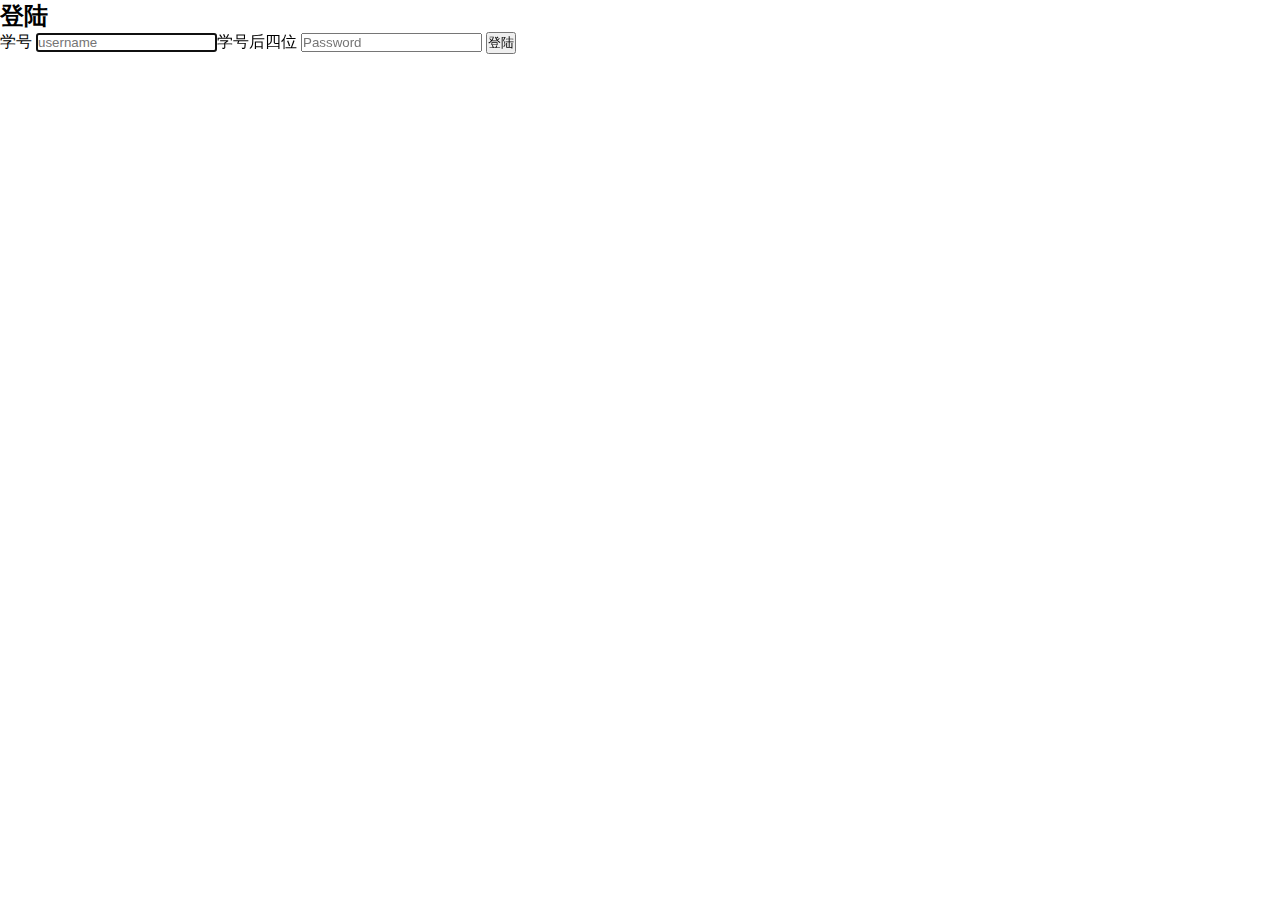
==== index.html @ 0fe2717e "first" ====
<!DOCTYPE html>
<html>
<head>
    <meta charset="utf-8">
	<title>风采抢票</title>
	<link rel="stylesheet" type="text/css" href="stylesheet/main.css">
	<script src="https://cdn1.lncld.net/static/js/av-min-1.2.1.js"></script>
	<script type="text/javascript" src="js/jquery-2.2.3.min.js"></script>
	<script type="text/javascript" src="js/main.js"></script>
	<script type="text/javascript" src="js/app.js"></script>
</head>
<body>
    <div class="container">
    	<form class="form-signup">
        <h2 class="form-signup-heading">登陆</h2>
        <label for="inputUsername" class="sr-only">学号</label>
        <input type="username" id="inputUsername" class="form-control" placeholder="username" required autofocus><label for="inputPassword" class="sr-only">学号后四位</label>
        <input type="password" id="inputPassword" class="form-control" placeholder="Password" required>
        <button class="btn1 btn-lg btn-primary btn-block" type="submit">登陆</button>
    </div>
</body>
</html>
---- stylesheet/main.css ----
*{
	margin: 0 auto;
	padding: 0;
	box-sizing: border-box;
}
body{
	width: 100%;
}
.container{
	width: 100%;
}
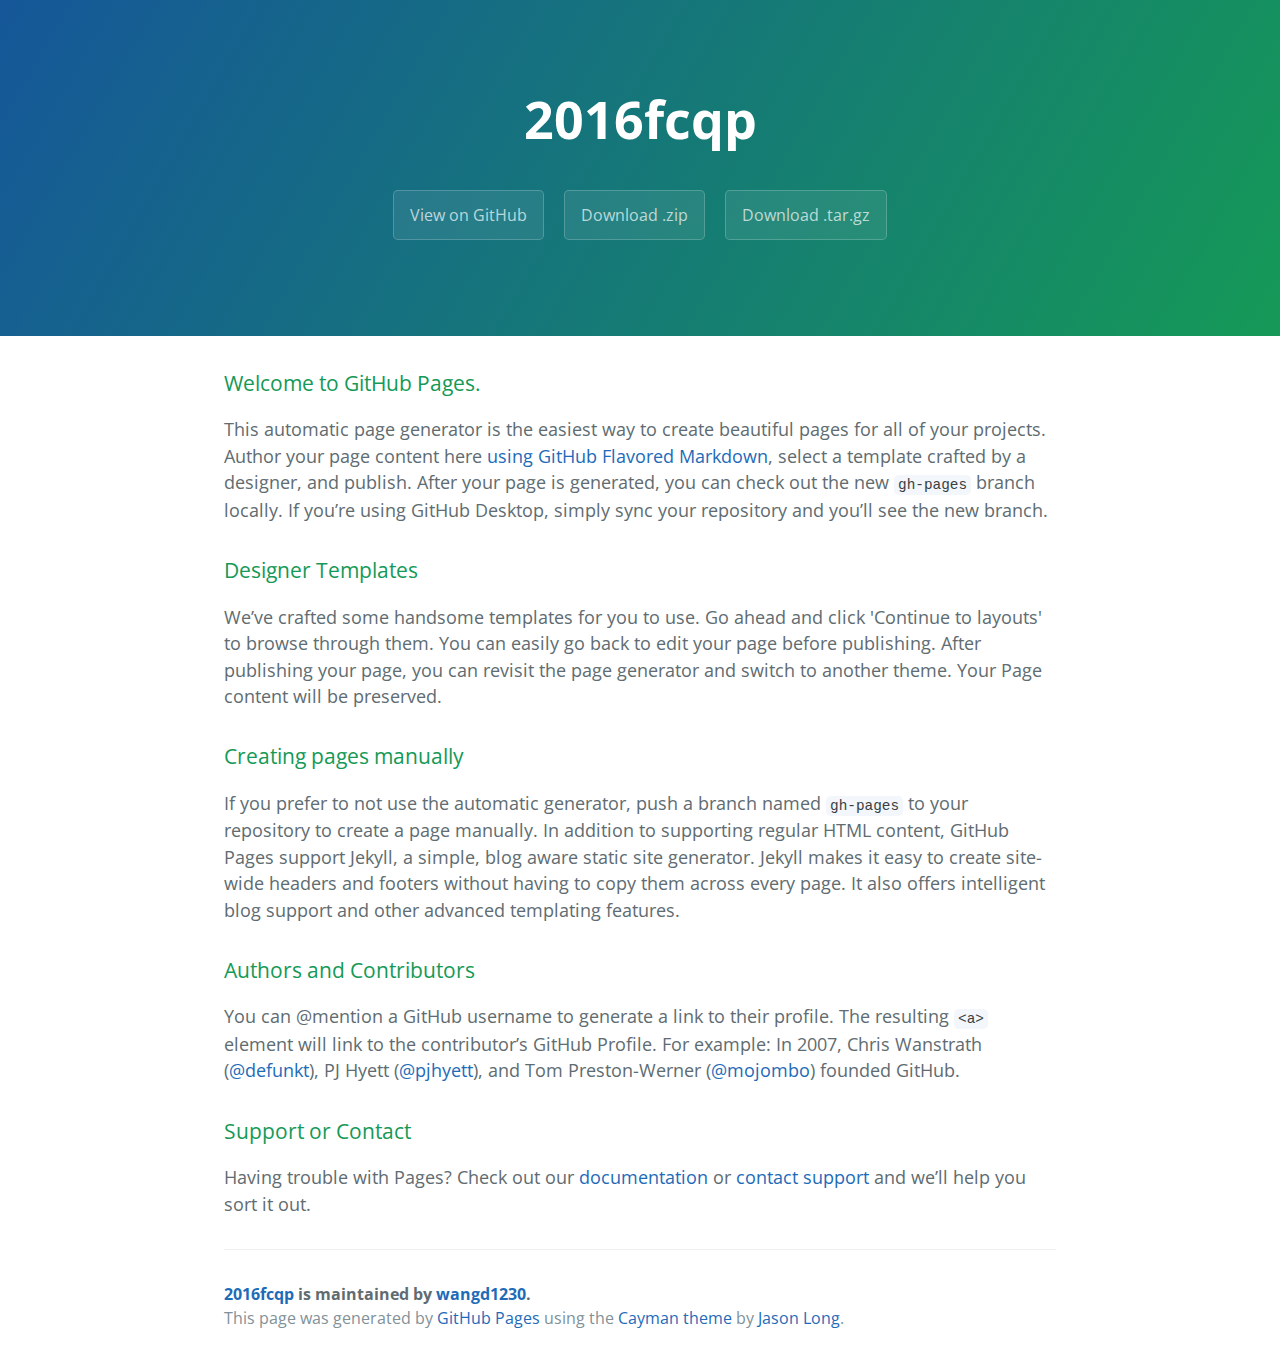
==== commit afd62894: "Create gh-pages branch via GitHub" ====
--- a/index.html
+++ b/index.html
@@ -1,22 +1,57 @@
 <!DOCTYPE html>
-<html>
-<head>
-    <meta charset="utf-8">
-	<title>风采抢票</title>
-	<link rel="stylesheet" type="text/css" href="stylesheet/main.css">
-	<script src="https://cdn1.lncld.net/static/js/av-min-1.2.1.js"></script>
-	<script type="text/javascript" src="js/jquery-2.2.3.min.js"></script>
-	<script type="text/javascript" src="js/main.js"></script>
-	<script type="text/javascript" src="js/app.js"></script>
-</head>
-<body>
-    <div class="container">
-    	<form class="form-signup">
-        <h2 class="form-signup-heading">登陆</h2>
-        <label for="inputUsername" class="sr-only">学号</label>
-        <input type="username" id="inputUsername" class="form-control" placeholder="username" required autofocus><label for="inputPassword" class="sr-only">学号后四位</label>
-        <input type="password" id="inputPassword" class="form-control" placeholder="Password" required>
-        <button class="btn1 btn-lg btn-primary btn-block" type="submit">登陆</button>
-    </div>
-</body>
-</html>+<html lang="en-us">
+  <head>
+    <meta charset="UTF-8">
+    <title>2016fcqp by wangd1230</title>
+    <meta name="viewport" content="width=device-width, initial-scale=1">
+    <link rel="stylesheet" type="text/css" href="stylesheets/normalize.css" media="screen">
+    <link href='https://fonts.googleapis.com/css?family=Open+Sans:400,700' rel='stylesheet' type='text/css'>
+    <link rel="stylesheet" type="text/css" href="stylesheets/stylesheet.css" media="screen">
+    <link rel="stylesheet" type="text/css" href="stylesheets/github-light.css" media="screen">
+  </head>
+  <body>
+    <section class="page-header">
+      <h1 class="project-name">2016fcqp</h1>
+      <h2 class="project-tagline"></h2>
+      <a href="https://github.com/wangd1230/2016fcqp" class="btn">View on GitHub</a>
+      <a href="https://github.com/wangd1230/2016fcqp/zipball/master" class="btn">Download .zip</a>
+      <a href="https://github.com/wangd1230/2016fcqp/tarball/master" class="btn">Download .tar.gz</a>
+    </section>
+
+    <section class="main-content">
+      <h3>
+<a id="welcome-to-github-pages" class="anchor" href="#welcome-to-github-pages" aria-hidden="true"><span aria-hidden="true" class="octicon octicon-link"></span></a>Welcome to GitHub Pages.</h3>
+
+<p>This automatic page generator is the easiest way to create beautiful pages for all of your projects. Author your page content here <a href="https://guides.github.com/features/mastering-markdown/">using GitHub Flavored Markdown</a>, select a template crafted by a designer, and publish. After your page is generated, you can check out the new <code>gh-pages</code> branch locally. If you’re using GitHub Desktop, simply sync your repository and you’ll see the new branch.</p>
+
+<h3>
+<a id="designer-templates" class="anchor" href="#designer-templates" aria-hidden="true"><span aria-hidden="true" class="octicon octicon-link"></span></a>Designer Templates</h3>
+
+<p>We’ve crafted some handsome templates for you to use. Go ahead and click 'Continue to layouts' to browse through them. You can easily go back to edit your page before publishing. After publishing your page, you can revisit the page generator and switch to another theme. Your Page content will be preserved.</p>
+
+<h3>
+<a id="creating-pages-manually" class="anchor" href="#creating-pages-manually" aria-hidden="true"><span aria-hidden="true" class="octicon octicon-link"></span></a>Creating pages manually</h3>
+
+<p>If you prefer to not use the automatic generator, push a branch named <code>gh-pages</code> to your repository to create a page manually. In addition to supporting regular HTML content, GitHub Pages support Jekyll, a simple, blog aware static site generator. Jekyll makes it easy to create site-wide headers and footers without having to copy them across every page. It also offers intelligent blog support and other advanced templating features.</p>
+
+<h3>
+<a id="authors-and-contributors" class="anchor" href="#authors-and-contributors" aria-hidden="true"><span aria-hidden="true" class="octicon octicon-link"></span></a>Authors and Contributors</h3>
+
+<p>You can @mention a GitHub username to generate a link to their profile. The resulting <code>&lt;a&gt;</code> element will link to the contributor’s GitHub Profile. For example: In 2007, Chris Wanstrath (<a href="https://github.com/defunkt" class="user-mention">@defunkt</a>), PJ Hyett (<a href="https://github.com/pjhyett" class="user-mention">@pjhyett</a>), and Tom Preston-Werner (<a href="https://github.com/mojombo" class="user-mention">@mojombo</a>) founded GitHub.</p>
+
+<h3>
+<a id="support-or-contact" class="anchor" href="#support-or-contact" aria-hidden="true"><span aria-hidden="true" class="octicon octicon-link"></span></a>Support or Contact</h3>
+
+<p>Having trouble with Pages? Check out our <a href="https://help.github.com/pages">documentation</a> or <a href="https://github.com/contact">contact support</a> and we’ll help you sort it out.</p>
+
+      <footer class="site-footer">
+        <span class="site-footer-owner"><a href="https://github.com/wangd1230/2016fcqp">2016fcqp</a> is maintained by <a href="https://github.com/wangd1230">wangd1230</a>.</span>
+
+        <span class="site-footer-credits">This page was generated by <a href="https://pages.github.com">GitHub Pages</a> using the <a href="https://github.com/jasonlong/cayman-theme">Cayman theme</a> by <a href="https://twitter.com/jasonlong">Jason Long</a>.</span>
+      </footer>
+
+    </section>
+
+  
+  </body>
+</html>
--- a/stylesheets/stylesheet.css
+++ b/stylesheets/stylesheet.css
@@ -0,0 +1,245 @@
+* {
+  box-sizing: border-box; }
+
+body {
+  padding: 0;
+  margin: 0;
+  font-family: "Open Sans", "Helvetica Neue", Helvetica, Arial, sans-serif;
+  font-size: 16px;
+  line-height: 1.5;
+  color: #606c71; }
+
+a {
+  color: #1e6bb8;
+  text-decoration: none; }
+  a:hover {
+    text-decoration: underline; }
+
+.btn {
+  display: inline-block;
+  margin-bottom: 1rem;
+  color: rgba(255, 255, 255, 0.7);
+  background-color: rgba(255, 255, 255, 0.08);
+  border-color: rgba(255, 255, 255, 0.2);
+  border-style: solid;
+  border-width: 1px;
+  border-radius: 0.3rem;
+  transition: color 0.2s, background-color 0.2s, border-color 0.2s; }
+  .btn + .btn {
+    margin-left: 1rem; }
+
+.btn:hover {
+  color: rgba(255, 255, 255, 0.8);
+  text-decoration: none;
+  background-color: rgba(255, 255, 255, 0.2);
+  border-color: rgba(255, 255, 255, 0.3); }
+
+@media screen and (min-width: 64em) {
+  .btn {
+    padding: 0.75rem 1rem; } }
+
+@media screen and (min-width: 42em) and (max-width: 64em) {
+  .btn {
+    padding: 0.6rem 0.9rem;
+    font-size: 0.9rem; } }
+
+@media screen and (max-width: 42em) {
+  .btn {
+    display: block;
+    width: 100%;
+    padding: 0.75rem;
+    font-size: 0.9rem; }
+    .btn + .btn {
+      margin-top: 1rem;
+      margin-left: 0; } }
+
+.page-header {
+  color: #fff;
+  text-align: center;
+  background-color: #159957;
+  background-image: linear-gradient(120deg, #155799, #159957); }
+
+@media screen and (min-width: 64em) {
+  .page-header {
+    padding: 5rem 6rem; } }
+
+@media screen and (min-width: 42em) and (max-width: 64em) {
+  .page-header {
+    padding: 3rem 4rem; } }
+
+@media screen and (max-width: 42em) {
+  .page-header {
+    padding: 2rem 1rem; } }
+
+.project-name {
+  margin-top: 0;
+  margin-bottom: 0.1rem; }
+
+@media screen and (min-width: 64em) {
+  .project-name {
+    font-size: 3.25rem; } }
+
+@media screen and (min-width: 42em) and (max-width: 64em) {
+  .project-name {
+    font-size: 2.25rem; } }
+
+@media screen and (max-width: 42em) {
+  .project-name {
+    font-size: 1.75rem; } }
+
+.project-tagline {
+  margin-bottom: 2rem;
+  font-weight: normal;
+  opacity: 0.7; }
+
+@media screen and (min-width: 64em) {
+  .project-tagline {
+    font-size: 1.25rem; } }
+
+@media screen and (min-width: 42em) and (max-width: 64em) {
+  .project-tagline {
+    font-size: 1.15rem; } }
+
+@media screen and (max-width: 42em) {
+  .project-tagline {
+    font-size: 1rem; } }
+
+.main-content :first-child {
+  margin-top: 0; }
+.main-content img {
+  max-width: 100%; }
+.main-content h1, .main-content h2, .main-content h3, .main-content h4, .main-content h5, .main-content h6 {
+  margin-top: 2rem;
+  margin-bottom: 1rem;
+  font-weight: normal;
+  color: #159957; }
+.main-content p {
+  margin-bottom: 1em; }
+.main-content code {
+  padding: 2px 4px;
+  font-family: Consolas, "Liberation Mono", Menlo, Courier, monospace;
+  font-size: 0.9rem;
+  color: #383e41;
+  background-color: #f3f6fa;
+  border-radius: 0.3rem; }
+.main-content pre {
+  padding: 0.8rem;
+  margin-top: 0;
+  margin-bottom: 1rem;
+  font: 1rem Consolas, "Liberation Mono", Menlo, Courier, monospace;
+  color: #567482;
+  word-wrap: normal;
+  background-color: #f3f6fa;
+  border: solid 1px #dce6f0;
+  border-radius: 0.3rem; }
+  .main-content pre > code {
+    padding: 0;
+    margin: 0;
+    font-size: 0.9rem;
+    color: #567482;
+    word-break: normal;
+    white-space: pre;
+    background: transparent;
+    border: 0; }
+.main-content .highlight {
+  margin-bottom: 1rem; }
+  .main-content .highlight pre {
+    margin-bottom: 0;
+    word-break: normal; }
+.main-content .highlight pre, .main-content pre {
+  padding: 0.8rem;
+  overflow: auto;
+  font-size: 0.9rem;
+  line-height: 1.45;
+  border-radius: 0.3rem; }
+.main-content pre code, .main-content pre tt {
+  display: inline;
+  max-width: initial;
+  padding: 0;
+  margin: 0;
+  overflow: initial;
+  line-height: inherit;
+  word-wrap: normal;
+  background-color: transparent;
+  border: 0; }
+  .main-content pre code:before, .main-content pre code:after, .main-content pre tt:before, .main-content pre tt:after {
+    content: normal; }
+.main-content ul, .main-content ol {
+  margin-top: 0; }
+.main-content blockquote {
+  padding: 0 1rem;
+  margin-left: 0;
+  color: #819198;
+  border-left: 0.3rem solid #dce6f0; }
+  .main-content blockquote > :first-child {
+    margin-top: 0; }
+  .main-content blockquote > :last-child {
+    margin-bottom: 0; }
+.main-content table {
+  display: block;
+  width: 100%;
+  overflow: auto;
+  word-break: normal;
+  word-break: keep-all; }
+  .main-content table th {
+    font-weight: bold; }
+  .main-content table th, .main-content table td {
+    padding: 0.5rem 1rem;
+    border: 1px solid #e9ebec; }
+.main-content dl {
+  padding: 0; }
+  .main-content dl dt {
+    padding: 0;
+    margin-top: 1rem;
+    font-size: 1rem;
+    font-weight: bold; }
+  .main-content dl dd {
+    padding: 0;
+    margin-bottom: 1rem; }
+.main-content hr {
+  height: 2px;
+  padding: 0;
+  margin: 1rem 0;
+  background-color: #eff0f1;
+  border: 0; }
+
+@media screen and (min-width: 64em) {
+  .main-content {
+    max-width: 64rem;
+    padding: 2rem 6rem;
+    margin: 0 auto;
+    font-size: 1.1rem; } }
+
+@media screen and (min-width: 42em) and (max-width: 64em) {
+  .main-content {
+    padding: 2rem 4rem;
+    font-size: 1.1rem; } }
+
+@media screen and (max-width: 42em) {
+  .main-content {
+    padding: 2rem 1rem;
+    font-size: 1rem; } }
+
+.site-footer {
+  padding-top: 2rem;
+  margin-top: 2rem;
+  border-top: solid 1px #eff0f1; }
+
+.site-footer-owner {
+  display: block;
+  font-weight: bold; }
+
+.site-footer-credits {
+  color: #819198; }
+
+@media screen and (min-width: 64em) {
+  .site-footer {
+    font-size: 1rem; } }
+
+@media screen and (min-width: 42em) and (max-width: 64em) {
+  .site-footer {
+    font-size: 1rem; } }
+
+@media screen and (max-width: 42em) {
+  .site-footer {
+    font-size: 0.9rem; } }
--- a/stylesheets/github-light.css
+++ b/stylesheets/github-light.css
@@ -0,0 +1,124 @@
+/*
+The MIT License (MIT)
+
+Copyright (c) 2016 GitHub, Inc.
+
+Permission is hereby granted, free of charge, to any person obtaining a copy
+of this software and associated documentation files (the "Software"), to deal
+in the Software without restriction, including without limitation the rights
+to use, copy, modify, merge, publish, distribute, sublicense, and/or sell
+copies of the Software, and to permit persons to whom the Software is
+furnished to do so, subject to the following conditions:
+
+The above copyright notice and this permission notice shall be included in all
+copies or substantial portions of the Software.
+
+THE SOFTWARE IS PROVIDED "AS IS", WITHOUT WARRANTY OF ANY KIND, EXPRESS OR
+IMPLIED, INCLUDING BUT NOT LIMITED TO THE WARRANTIES OF MERCHANTABILITY,
+FITNESS FOR A PARTICULAR PURPOSE AND NONINFRINGEMENT. IN NO EVENT SHALL THE
+AUTHORS OR COPYRIGHT HOLDERS BE LIABLE FOR ANY CLAIM, DAMAGES OR OTHER
+LIABILITY, WHETHER IN AN ACTION OF CONTRACT, TORT OR OTHERWISE, ARISING FROM,
+OUT OF OR IN CONNECTION WITH THE SOFTWARE OR THE USE OR OTHER DEALINGS IN THE
+SOFTWARE.
+
+*/
+
+.pl-c /* comment */ {
+  color: #969896;
+}
+
+.pl-c1 /* constant, variable.other.constant, support, meta.property-name, support.constant, support.variable, meta.module-reference, markup.raw, meta.diff.header */,
+.pl-s .pl-v /* string variable */ {
+  color: #0086b3;
+}
+
+.pl-e /* entity */,
+.pl-en /* entity.name */ {
+  color: #795da3;
+}
+
+.pl-smi /* variable.parameter.function, storage.modifier.package, storage.modifier.import, storage.type.java, variable.other */,
+.pl-s .pl-s1 /* string source */ {
+  color: #333;
+}
+
+.pl-ent /* entity.name.tag */ {
+  color: #63a35c;
+}
+
+.pl-k /* keyword, storage, storage.type */ {
+  color: #a71d5d;
+}
+
+.pl-s /* string */,
+.pl-pds /* punctuation.definition.string, string.regexp.character-class */,
+.pl-s .pl-pse .pl-s1 /* string punctuation.section.embedded source */,
+.pl-sr /* string.regexp */,
+.pl-sr .pl-cce /* string.regexp constant.character.escape */,
+.pl-sr .pl-sre /* string.regexp source.ruby.embedded */,
+.pl-sr .pl-sra /* string.regexp string.regexp.arbitrary-repitition */ {
+  color: #183691;
+}
+
+.pl-v /* variable */ {
+  color: #ed6a43;
+}
+
+.pl-id /* invalid.deprecated */ {
+  color: #b52a1d;
+}
+
+.pl-ii /* invalid.illegal */ {
+  color: #f8f8f8;
+  background-color: #b52a1d;
+}
+
+.pl-sr .pl-cce /* string.regexp constant.character.escape */ {
+  font-weight: bold;
+  color: #63a35c;
+}
+
+.pl-ml /* markup.list */ {
+  color: #693a17;
+}
+
+.pl-mh /* markup.heading */,
+.pl-mh .pl-en /* markup.heading entity.name */,
+.pl-ms /* meta.separator */ {
+  font-weight: bold;
+  color: #1d3e81;
+}
+
+.pl-mq /* markup.quote */ {
+  color: #008080;
+}
+
+.pl-mi /* markup.italic */ {
+  font-style: italic;
+  color: #333;
+}
+
+.pl-mb /* markup.bold */ {
+  font-weight: bold;
+  color: #333;
+}
+
+.pl-md /* markup.deleted, meta.diff.header.from-file */ {
+  color: #bd2c00;
+  background-color: #ffecec;
+}
+
+.pl-mi1 /* markup.inserted, meta.diff.header.to-file */ {
+  color: #55a532;
+  background-color: #eaffea;
+}
+
+.pl-mdr /* meta.diff.range */ {
+  font-weight: bold;
+  color: #795da3;
+}
+
+.pl-mo /* meta.output */ {
+  color: #1d3e81;
+}
+
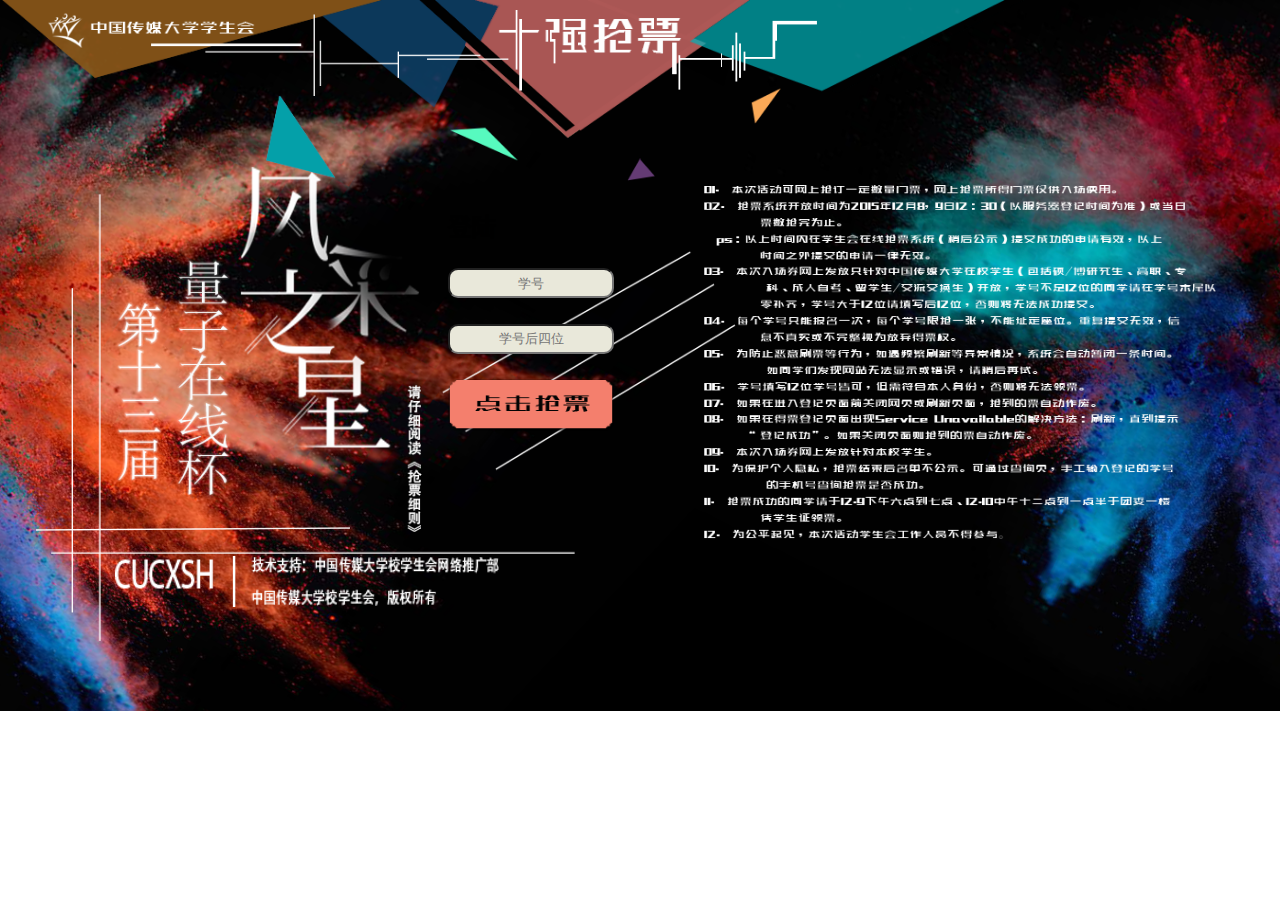
==== commit 5979bab0: "second" ====
--- a/index.html
+++ b/index.html
@@ -1,57 +1,42 @@
 <!DOCTYPE html>
-<html lang="en-us">
-  <head>
-    <meta charset="UTF-8">
-    <title>2016fcqp by wangd1230</title>
-    <meta name="viewport" content="width=device-width, initial-scale=1">
-    <link rel="stylesheet" type="text/css" href="stylesheets/normalize.css" media="screen">
-    <link href='https://fonts.googleapis.com/css?family=Open+Sans:400,700' rel='stylesheet' type='text/css'>
-    <link rel="stylesheet" type="text/css" href="stylesheets/stylesheet.css" media="screen">
-    <link rel="stylesheet" type="text/css" href="stylesheets/github-light.css" media="screen">
-  </head>
-  <body>
-    <section class="page-header">
-      <h1 class="project-name">2016fcqp</h1>
-      <h2 class="project-tagline"></h2>
-      <a href="https://github.com/wangd1230/2016fcqp" class="btn">View on GitHub</a>
-      <a href="https://github.com/wangd1230/2016fcqp/zipball/master" class="btn">Download .zip</a>
-      <a href="https://github.com/wangd1230/2016fcqp/tarball/master" class="btn">Download .tar.gz</a>
-    </section>
-
-    <section class="main-content">
-      <h3>
-<a id="welcome-to-github-pages" class="anchor" href="#welcome-to-github-pages" aria-hidden="true"><span aria-hidden="true" class="octicon octicon-link"></span></a>Welcome to GitHub Pages.</h3>
-
-<p>This automatic page generator is the easiest way to create beautiful pages for all of your projects. Author your page content here <a href="https://guides.github.com/features/mastering-markdown/">using GitHub Flavored Markdown</a>, select a template crafted by a designer, and publish. After your page is generated, you can check out the new <code>gh-pages</code> branch locally. If you’re using GitHub Desktop, simply sync your repository and you’ll see the new branch.</p>
-
-<h3>
-<a id="designer-templates" class="anchor" href="#designer-templates" aria-hidden="true"><span aria-hidden="true" class="octicon octicon-link"></span></a>Designer Templates</h3>
-
-<p>We’ve crafted some handsome templates for you to use. Go ahead and click 'Continue to layouts' to browse through them. You can easily go back to edit your page before publishing. After publishing your page, you can revisit the page generator and switch to another theme. Your Page content will be preserved.</p>
-
-<h3>
-<a id="creating-pages-manually" class="anchor" href="#creating-pages-manually" aria-hidden="true"><span aria-hidden="true" class="octicon octicon-link"></span></a>Creating pages manually</h3>
-
-<p>If you prefer to not use the automatic generator, push a branch named <code>gh-pages</code> to your repository to create a page manually. In addition to supporting regular HTML content, GitHub Pages support Jekyll, a simple, blog aware static site generator. Jekyll makes it easy to create site-wide headers and footers without having to copy them across every page. It also offers intelligent blog support and other advanced templating features.</p>
-
-<h3>
-<a id="authors-and-contributors" class="anchor" href="#authors-and-contributors" aria-hidden="true"><span aria-hidden="true" class="octicon octicon-link"></span></a>Authors and Contributors</h3>
-
-<p>You can @mention a GitHub username to generate a link to their profile. The resulting <code>&lt;a&gt;</code> element will link to the contributor’s GitHub Profile. For example: In 2007, Chris Wanstrath (<a href="https://github.com/defunkt" class="user-mention">@defunkt</a>), PJ Hyett (<a href="https://github.com/pjhyett" class="user-mention">@pjhyett</a>), and Tom Preston-Werner (<a href="https://github.com/mojombo" class="user-mention">@mojombo</a>) founded GitHub.</p>
-
-<h3>
-<a id="support-or-contact" class="anchor" href="#support-or-contact" aria-hidden="true"><span aria-hidden="true" class="octicon octicon-link"></span></a>Support or Contact</h3>
-
-<p>Having trouble with Pages? Check out our <a href="https://help.github.com/pages">documentation</a> or <a href="https://github.com/contact">contact support</a> and we’ll help you sort it out.</p>
-
-      <footer class="site-footer">
-        <span class="site-footer-owner"><a href="https://github.com/wangd1230/2016fcqp">2016fcqp</a> is maintained by <a href="https://github.com/wangd1230">wangd1230</a>.</span>
-
-        <span class="site-footer-credits">This page was generated by <a href="https://pages.github.com">GitHub Pages</a> using the <a href="https://github.com/jasonlong/cayman-theme">Cayman theme</a> by <a href="https://twitter.com/jasonlong">Jason Long</a>.</span>
-      </footer>
-
-    </section>
-
-  
-  </body>
-</html>
+<html>
+<head>
+    <meta charset="utf-8">
+	<title>风采抢票</title>
+	<link rel="stylesheet" type="text/css" href="stylesheet/main.css">
+	<script src="https://cdn1.lncld.net/static/js/av-min-1.2.1.js"></script>
+	<script type="text/javascript" src="js/jquery-2.2.3.min.js"></script>
+	<script type="text/javascript" src="js/main.js"></script>
+	<script type="text/javascript" src="js/app.js"></script>
+     <script type="text/JavaScript">
+        window.history.forward(1);
+ </script>
+</head>
+<body>
+    <div class="container">
+        <div class="header">
+            <img src="img/header.png" id="header">
+        </div>
+        <div class="clearfix">
+            <div class="rule clearfix">
+            <img src="img/rule.png" id="rule">
+        </div>
+        <div class="form clearfix">
+            <form class="form-signup">
+            <h2 class="form-signup-heading">登陆</h2>
+           <!--  <label for="inputUsername" class="sr-only">学号</label> -->
+            <input type="username" id="inputUsername" class="form-control" mixlength="12" maxlength="12" placeholder="学号" required autofocus>
+            <!-- <label for="inputPassword" class="sr-only">学号后四位</label> -->
+            <input type="password" id="inputPassword" class="form-control" placeholder="学号后四位" required>
+            
+            <img src="img/btn.png" id="btn" class="btn1 btn-lg btn-primary btn-block" type="submit">
+            
+        </div>
+        </div>
+        
+        <div class="footer">
+            <img src="img/footer.png" id="footer">
+        </div>
+    </div>
+</body>
+</html>--- a/stylesheet/main.css
+++ b/stylesheet/main.css
@@ -0,0 +1,66 @@
+*{
+	margin: 0 auto;
+	padding: 0;
+	box-sizing: border-box;
+}
+body{
+	width: 100%;
+	background-image: url(../img/bg.png);
+	background-size: 100%;
+	background-repeat: no-repeat;
+}
+.clearfix:after{
+	content:".";
+	display:block;
+	height:0;
+	clear:both;
+	visibility:hidden;
+}
+.clearfix{
+	*+height:1%;
+}
+.container{
+	width: 100%;
+}
+.header{
+	width: 100%;
+}
+#header{
+	width: 80%;
+}
+.rule{
+	width: 40%;
+	float: right;
+	margin-right: 5%; 
+}
+#rule{
+	width: 100%;
+}
+input{
+	width: 65%;
+	text-align: center;
+	border-radius: 10px;
+	outline: none;
+	height: 30px;
+	background-color: #e9e8da;
+	margin-top: 10%;
+}
+.form{
+	margin-top: 2%;
+	width: 20%;
+	float: right;
+}
+#btn{
+	width: 65%;
+	margin-top: 10%;
+}
+.footer{
+	width: 100%;
+	position: relative;
+}
+#footer{
+	width: 30%;
+	position: absolute;
+	margin-top: 1%;
+	left: 9%;
+}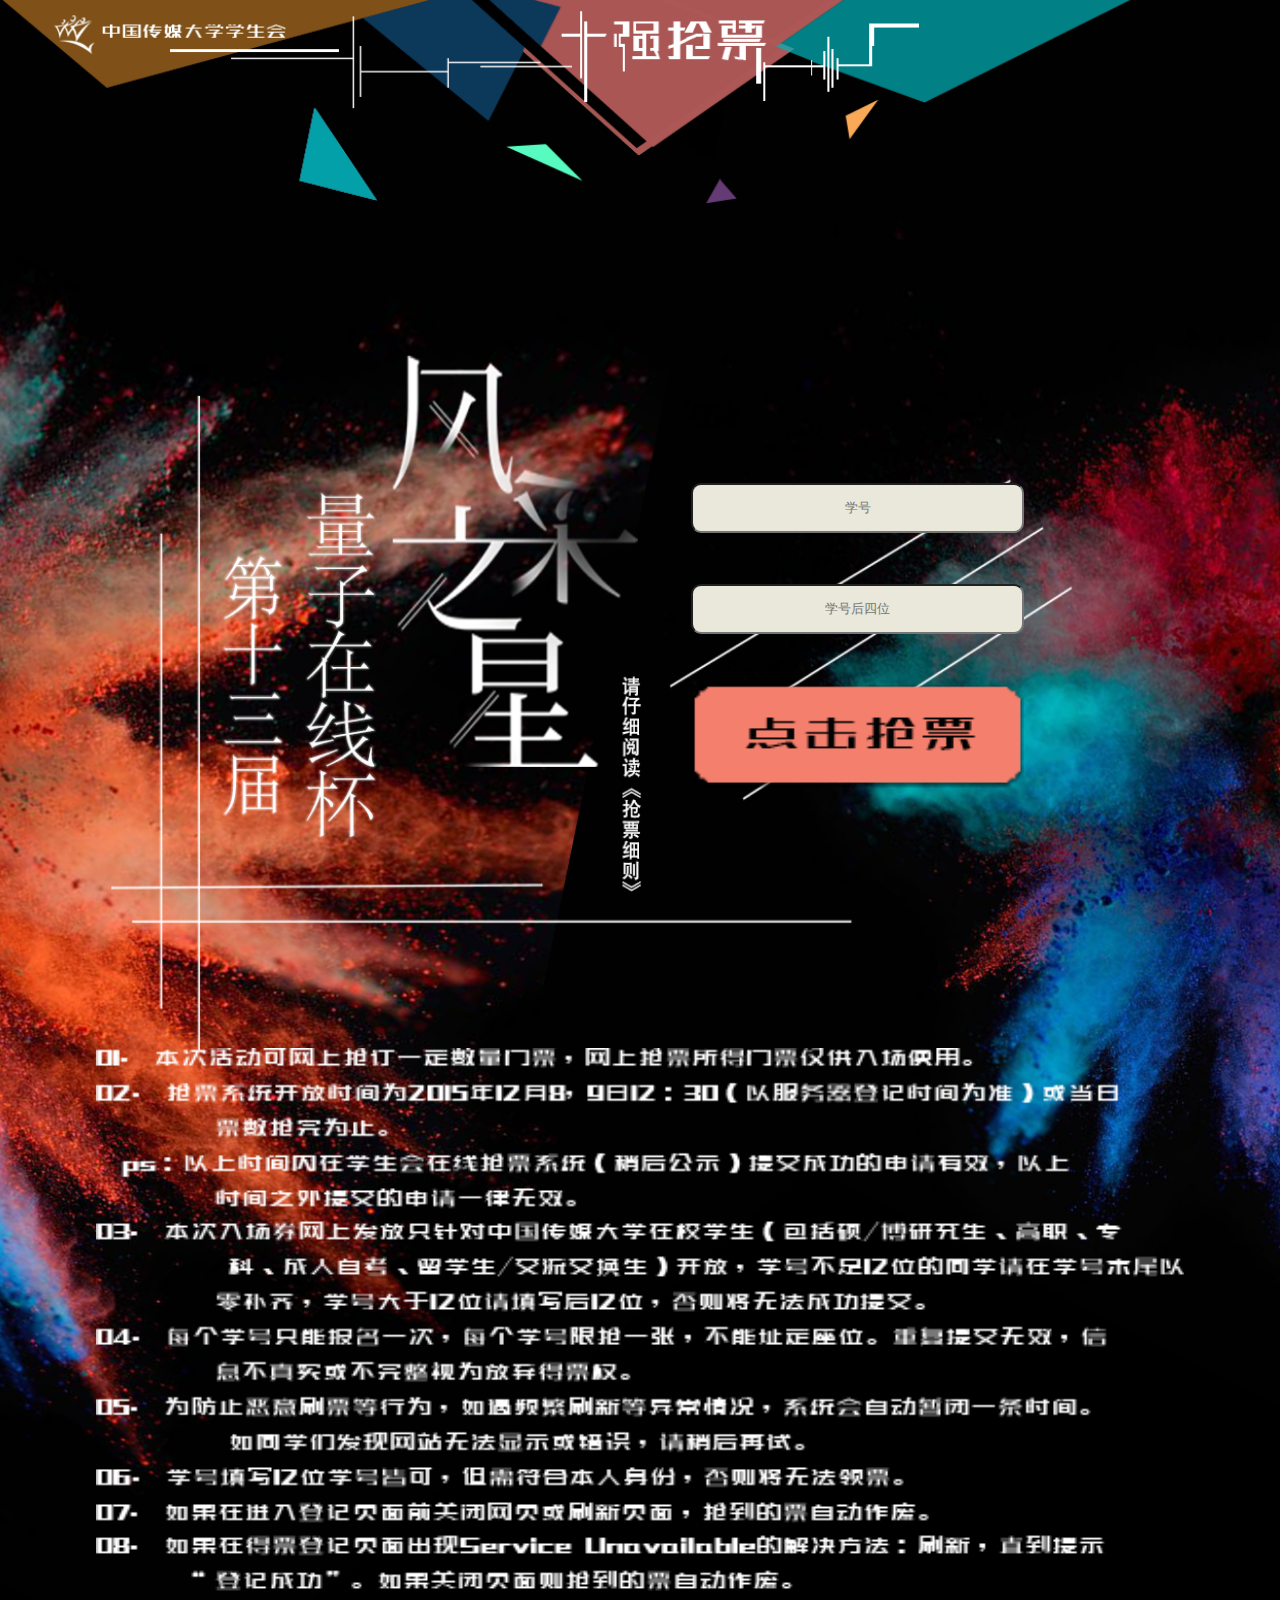
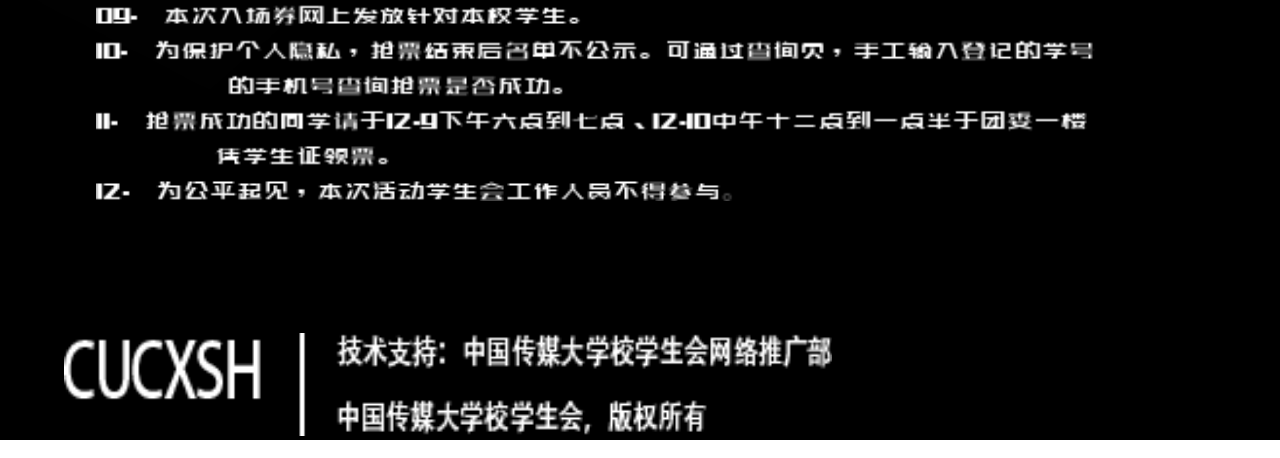
==== commit 35c3f374: "third" ====
--- a/index.html
+++ b/index.html
@@ -17,10 +17,8 @@
         <div class="header">
             <img src="img/header.png" id="header">
         </div>
-        <div class="clearfix">
-            <div class="rule clearfix">
-            <img src="img/rule.png" id="rule">
-        </div>
+        
+        
         <div class="form clearfix">
             <form class="form-signup">
             <h2 class="form-signup-heading">登陆</h2>
@@ -32,9 +30,11 @@
             <img src="img/btn.png" id="btn" class="btn1 btn-lg btn-primary btn-block" type="submit">
             
         </div>
+        <div class="rule clearfix">
+            <img src="img/rule.png" id="rule">
         </div>
         
-        <div class="footer">
+        <div class="footer clearfix">
             <img src="img/footer.png" id="footer">
         </div>
     </div>
--- a/stylesheet/main.css
+++ b/stylesheet/main.css
@@ -5,9 +5,7 @@
 }
 body{
 	width: 100%;
-	background-image: url(../img/bg.png);
-	background-size: 100%;
-	background-repeat: no-repeat;
+	
 }
 .clearfix:after{
 	content:".";
@@ -21,17 +19,21 @@
 }
 .container{
 	width: 100%;
+	background-image: url(../img/bg.png);
+	background-size: 100%;
+	background-repeat: no-repeat;
 }
 .header{
 	width: 100%;
 }
 #header{
-	width: 80%;
+	width: 90%;
 }
 .rule{
-	width: 40%;
-	float: right;
-	margin-right: 5%; 
+	width: 85%;
+	margin-top: 20%;
+	/*float: right;*/
+	/*margin-right: 5%; */
 }
 #rule{
 	width: 100%;
@@ -41,14 +43,15 @@
 	text-align: center;
 	border-radius: 10px;
 	outline: none;
-	height: 30px;
+	height: 50px;
 	background-color: #e9e8da;
 	margin-top: 10%;
 }
 .form{
-	margin-top: 2%;
-	width: 20%;
-	float: right;
+	margin-top: 15%;
+	width: 40%;
+	margin-right: 6%;
+	/*float: right;*/
 }
 #btn{
 	width: 65%;
@@ -56,11 +59,11 @@
 }
 .footer{
 	width: 100%;
-	position: relative;
+
 }
 #footer{
-	width: 30%;
-	position: absolute;
-	margin-top: 1%;
-	left: 9%;
+	width: 60%;
+	margin-top: 10%;
+	margin-left: 5%;
+
 }